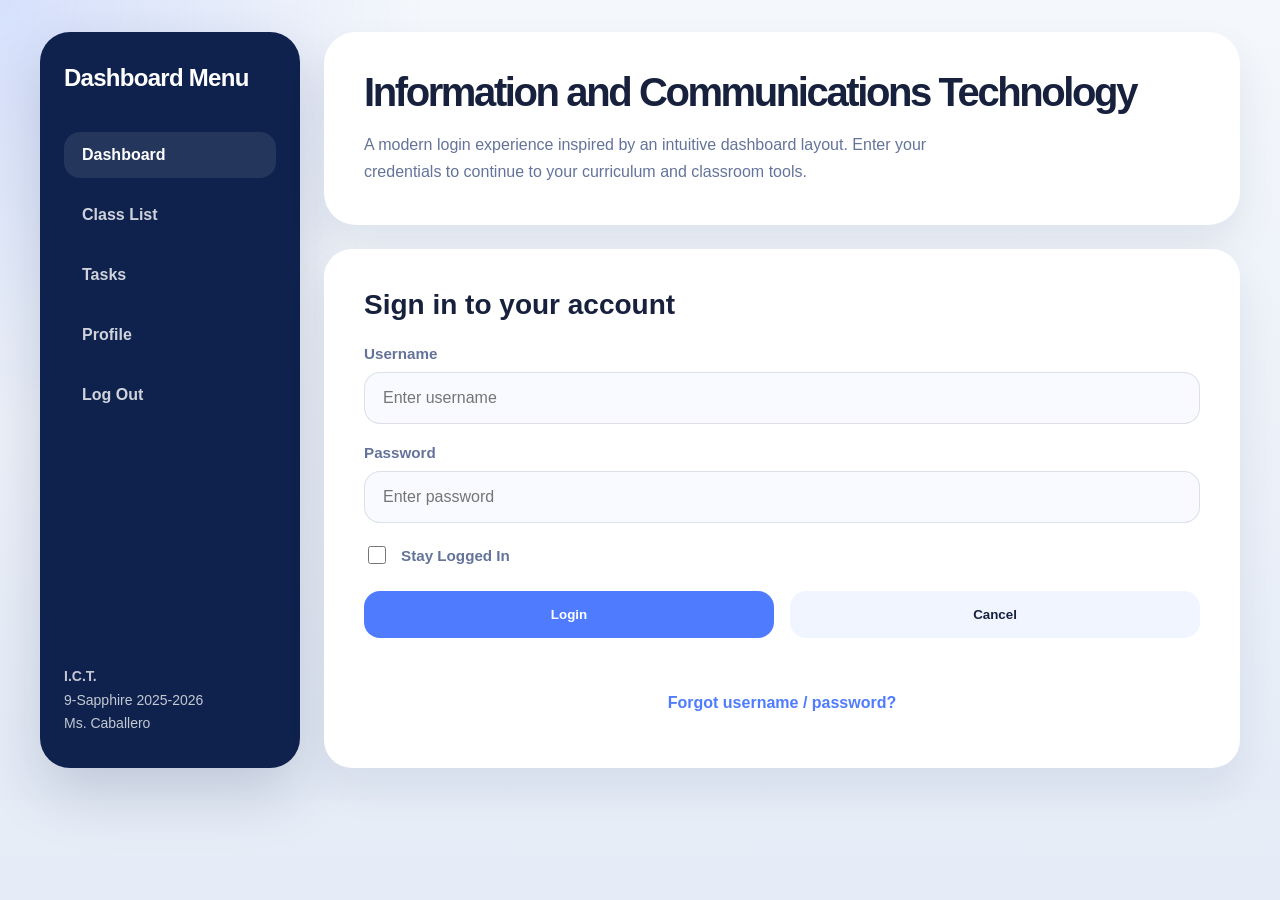
==== index.html @ 6d7e119d "Add files via upload" ====
<!DOCTYPE html>
<html lang="en">
<head>
    <meta charset="UTF-8">
    <meta name="viewport" content="width=device-width, initial-scale=1.0">
    <title>Practice Activity</title>

    <style>
        :root {
            --bg: #e8eff7;
            --panel: #0f224d;
            --accent: #4f7cff;
            --text: #17213d;
            --muted: #64739a;
            --card: #ffffff;
        }

        *, *::before, *::after {
            box-sizing: border-box;
        }

        html, body {
            margin: 0;
            padding: 0;
            min-height: 100%;
            font-family: 'Segoe UI', Tahoma, Geneva, Verdana, sans-serif;
            background: radial-gradient(circle at top left, rgba(79, 124, 255, 0.18), transparent 28%),
                        linear-gradient(180deg, #f4f7fb 0%, #e5ecf7 100%);
            color: var(--text);
        }

        body {
            display: flex;
            justify-content: center;
            align-items: center;
            padding: 32px;
        }

        .app {
            width: min(1200px, 100%);
            display: grid;
            grid-template-columns: 260px 1fr;
            gap: 24px;
        }

        .sidebar {
            background: var(--panel);
            color: #fff;
            border-radius: 30px;
            padding: 32px 24px;
            display: flex;
            flex-direction: column;
            justify-content: space-between;
            min-height: 560px;
            box-shadow: 0 24px 60px rgba(15, 34, 77, 0.18);
        }

        .sidebar .brand {
            font-size: 24px;
            font-weight: 800;
            margin-bottom: 40px;
            letter-spacing: -0.03em;
        }

        .menu {
            display: grid;
            gap: 14px;
        }

        .menu a {
            display: inline-flex;
            align-items: center;
            color: rgba(255, 255, 255, 0.8);
            text-decoration: none;
            padding: 14px 18px;
            border-radius: 16px;
            transition: background 0.25s ease, color 0.25s ease;
            font-weight: 600;
        }

        .menu a:hover,
        .menu a.active {
            background: rgba(255, 255, 255, 0.09);
            color: #fff;
        }

        .sidebar-footer {
            margin-top: 40px;
            font-size: 14px;
            color: rgba(255, 255, 255, 0.75);
            line-height: 1.7;
        }

        .content {
            display: flex;
            flex-direction: column;
            gap: 24px;
        }

        .hero {
            background: var(--card);
            border-radius: 32px;
            padding: 40px;
            box-shadow: 0 20px 40px rgba(15, 34, 77, 0.08);
        }

        .hero h1 {
            margin: 0;
            font-size: clamp(2.5rem, 3vw, 4rem);
            line-height: 1.02;
            letter-spacing: -0.06em;
        }

        .hero p {
            margin: 18px 0 0;
            color: var(--muted);
            font-size: 1rem;
            max-width: 620px;
            line-height: 1.7;
        }

        .form-card {
            background: var(--card);
            border-radius: 28px;
            padding: 40px;
            box-shadow: 0 20px 40px rgba(15, 34, 77, 0.08);
        }

        .form-card h2 {
            margin: 0 0 24px;
            font-size: 1.75rem;
            color: var(--text);
        }

        .field {
            display: flex;
            flex-direction: column;
            gap: 10px;
            margin-bottom: 20px;
        }

        .field label {
            font-size: 0.95rem;
            color: var(--muted);
            font-weight: 700;
        }

        input[type="text"],
        input[type="password"] {
            border: 1px solid rgba(15, 34, 77, 0.12);
            background: #f8faff;
            border-radius: 16px;
            padding: 16px 18px;
            width: 100%;
            font-size: 1rem;
            color: var(--text);
            transition: border 0.2s ease, box-shadow 0.2s ease;
        }

        input[type="text"]:focus,
        input[type="password"]:focus {
            outline: none;
            border-color: var(--accent);
            box-shadow: 0 0 0 4px rgba(79, 124, 255, 0.12);
        }

        .checkbox-row {
            display: flex;
            align-items: center;
            gap: 12px;
            margin-top: 8px;
        }

        .checkbox-row input {
            width: 18px;
            height: 18px;
            accent-color: var(--accent);
        }

        .checkbox-row label {
            font-size: 0.95rem;
            color: var(--muted);
            font-weight: 600;
        }

        .actions {
            display: flex;
            flex-wrap: wrap;
            gap: 16px;
            margin-top: 24px;
        }

        button[type="submit"],
        input[type="reset"] {
            flex: 1;
            min-width: 150px;
            padding: 16px 20px;
            border-radius: 16px;
            border: none;
            font-weight: 700;
            cursor: pointer;
            transition: transform 0.2s ease, background 0.2s ease;
        }

        button[type="submit"] {
            background: var(--accent);
            color: #fff;
        }

        button[type="submit"]:hover,
        input[type="reset"]:hover {
            transform: translateY(-1px);
        }

        input[type="reset"] {
            background: #f1f5ff;
            color: var(--text);
        }

        .notification {
            min-height: 24px;
            color: #d04545;
            font-size: 0.95rem;
            margin-top: 14px;
        }

        .forgot {
            text-align: center;
            margin-top: 18px;
        }

        .forgot a {
            color: var(--accent);
            text-decoration: none;
            font-weight: 700;
        }

        @media (max-width: 900px) {
            .app {
                grid-template-columns: 1fr;
            }

            .sidebar {
                min-height: auto;
            }
        }

        @media (max-width: 550px) {
            body {
                padding: 18px;
            }

            .hero,
            .form-card {
                padding: 28px 22px;
            }
        }
    </style>


</head>
<body>
    <div class="app">
        <aside class="sidebar">
            <div>
                <div class="brand">Dashboard Menu</div>
                <nav class="menu">
                    <a class="active" href="#">Dashboard</a>
                    <a href="#">Class List</a>
                    <a href="#">Tasks</a>
                    <a href="#">Profile</a>
                    <a href="#">Log Out</a>
                </nav>
            </div>
            <div class="sidebar-footer">
                <strong>I.C.T.</strong><br>
                9-Sapphire 2025-2026<br>
                Ms. Caballero
            </div>
        </aside>
        <section class="content">
            <div class="hero">
                <h1>Information and Communications Technology</h1>
                <p>A modern login experience inspired by an intuitive dashboard layout. Enter your credentials to continue to your curriculum and classroom tools.</p>
            </div>
            <div class="form-card">
                <h2>Sign in to your account</h2>
                <form onsubmit="authenticate(event)" id="loginForm">
                    <div class="field">
                        <label for="username">Username</label>
                        <input type="text" id="username" required placeholder="Enter username">
                    </div>
                    <div class="field">
                        <label for="password">Password</label>
                        <input type="password" id="password" required placeholder="Enter password">
                    </div>
                    <div class="checkbox-row">
                        <input type="checkbox" id="rememberMe">
                        <label for="rememberMe">Stay Logged In</label>
                    </div>
                    <div class="actions">
                        <button type="submit">Login</button>
                        <input type="reset" value="Cancel">
                    </div>
                    <div class="notification" id="InvalidAttempt"></div>
                    <p class="forgot"><a href="#">Forgot username / password?</a></p>
                </form>
            </div>
        </section>
    </div>

    <script>
        let attemptCount = 0;
        const maxAttempts = 3;

        function authenticate(event) {
            event.preventDefault();

            const username = document.getElementById('username').value;
            const password = document.getElementById('password').value;
            const message = document.getElementById("InvalidAttempt");
            const button = document.querySelector('#loginForm button[type="submit"]');

            if (button.disabled) return;

            if (username === 'janedoe' && password === '1234') {
                alert("Welcome " + username + "!");
                attemptCount = 0;
                message.textContent = "";
                window.location.href = 'dashboard.html';
                return;
            }

            attemptCount++;
            message.textContent = `Incorrect username and/or password. Attempt ${attemptCount} of ${maxAttempts}.`;

            if (attemptCount >= maxAttempts) {
                button.disabled = true;
                message.textContent = "Too many failed attempts. Try again in 3 seconds.";

                setTimeout(function () {
                    attemptCount = 0;
                    button.disabled = false;
                    message.textContent = "";
                }, 3000);
            }
        }
    </script>


</body>
</html>
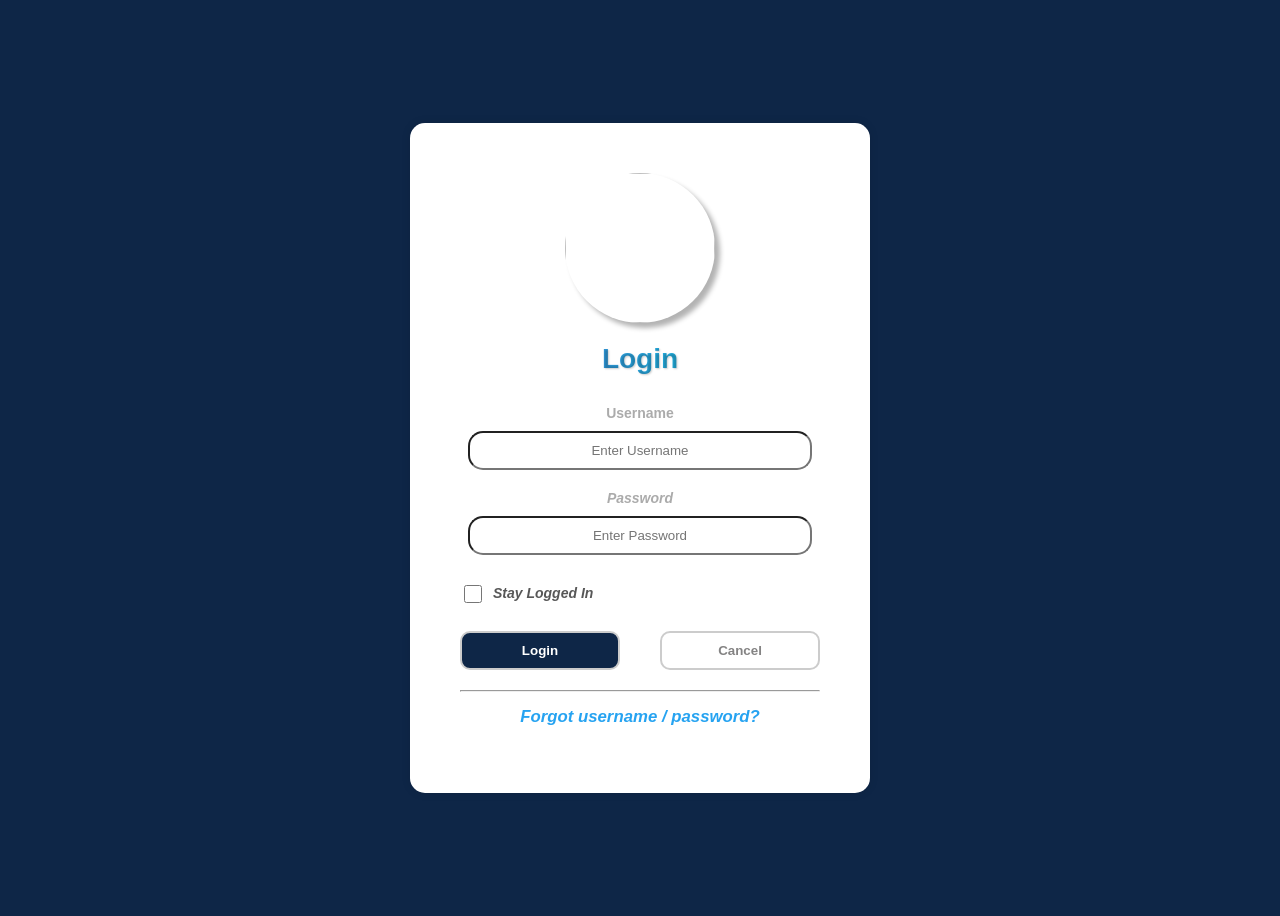
==== commit e1473b9c: "Refactor HTML structure and styling for login page" ====
--- a/index.html
+++ b/index.html
@@ -6,347 +6,197 @@
     <title>Practice Activity</title>
 
     <style>
-        :root {
-            --bg: #e8eff7;
-            --panel: #0f224d;
-            --accent: #4f7cff;
-            --text: #17213d;
-            --muted: #64739a;
-            --card: #ffffff;
-        }
-
-        *, *::before, *::after {
-            box-sizing: border-box;
-        }
-
-        html, body {
-            margin: 0;
-            padding: 0;
-            min-height: 100%;
-            font-family: 'Segoe UI', Tahoma, Geneva, Verdana, sans-serif;
-            background: radial-gradient(circle at top left, rgba(79, 124, 255, 0.18), transparent 28%),
-                        linear-gradient(180deg, #f4f7fb 0%, #e5ecf7 100%);
-            color: var(--text);
+
+        h1 {
+            text-shadow: 1px 1px 2px rgba(0, 0, 0, 0.2);
+            text-align: center;
+            color: #333;
+            font-family: 'Segoe UI', Tahoma, Geneva, Verdana, sans-serif;        
+            margin-bottom: 30px;
+        }
+
+        span {
+            display: block;
+            margin-bottom: 20px;
+             background: linear-gradient(to right, #4969cb, #09dbe7);
+            -webkit-background-clip: text;
+            -webkit-text-fill-color: transparent;
+
         }
 
         body {
+            font-family: Arial, sans-serif;
+            font-size: 14px;
+            background-color: #f0f0f0;
             display: flex;
             justify-content: center;
             align-items: center;
-            padding: 32px;
-        }
-
-        .app {
-            width: min(1200px, 100%);
-            display: grid;
-            grid-template-columns: 260px 1fr;
-            gap: 24px;
-        }
-
-        .sidebar {
-            background: var(--panel);
-            color: #fff;
-            border-radius: 30px;
-            padding: 32px 24px;
-            display: flex;
-            flex-direction: column;
-            justify-content: space-between;
-            min-height: 560px;
-            box-shadow: 0 24px 60px rgba(15, 34, 77, 0.18);
-        }
-
-        .sidebar .brand {
-            font-size: 24px;
-            font-weight: 800;
-            margin-bottom: 40px;
-            letter-spacing: -0.03em;
-        }
-
-        .menu {
-            display: grid;
-            gap: 14px;
-        }
-
-        .menu a {
+            height: 100vh;
+            background-color: #0e2647;
+
+        }
+
+        #rememberMe{
+            margin-top: 10px;
+            width: 18px;
+            height: 18px;
+            float: left;
+        }
+
+        .rounded {
+            border-radius: 50%;
+        }
+
+        .checkbox {
+            margin-top: 10px;
             display: inline-flex;
             align-items: center;
-            color: rgba(255, 255, 255, 0.8);
-            text-decoration: none;
-            padding: 14px 18px;
-            border-radius: 16px;
-            transition: background 0.25s ease, color 0.25s ease;
-            font-weight: 600;
-        }
-
-        .menu a:hover,
-        .menu a.active {
-            background: rgba(255, 255, 255, 0.09);
-            color: #fff;
-        }
-
-        .sidebar-footer {
-            margin-top: 40px;
+            margin-left: 8px;
+            color: rgba(0, 0, 0, 0.659);
+            margin-bottom: 20px;
             font-size: 14px;
-            color: rgba(255, 255, 255, 0.75);
-            line-height: 1.7;
-        }
-
-        .content {
+            font-weight: bold;
+        }
+
+        .chicken {
+            display: block;
+            margin-bottom: 10px;
+            font-weight: bold;
+            text-align: center;
+            color: rgba(128, 128, 128, 0.659);
+            font-size: 14px;
+        }
+        input[type="text"], input[type="password"] {
+            border-radius: 15px;
+            width: 100%;
+            max-width: 320px;
+            padding: 10px;
+            margin: 0 auto 20px;
+            display: block;
+        }
+
+
+        
+        hr{
+            margin-top: 20px;
+        }
+
+        .button-row {
             display: flex;
-            flex-direction: column;
-            gap: 24px;
-        }
-
-        .hero {
-            background: var(--card);
-            border-radius: 32px;
-            padding: 40px;
-            box-shadow: 0 20px 40px rgba(15, 34, 77, 0.08);
-        }
-
-        .hero h1 {
-            margin: 0;
-            font-size: clamp(2.5rem, 3vw, 4rem);
-            line-height: 1.02;
-            letter-spacing: -0.06em;
-        }
-
-        .hero p {
-            margin: 18px 0 0;
-            color: var(--muted);
-            font-size: 1rem;
-            max-width: 620px;
-            line-height: 1.7;
-        }
-
-        .form-card {
-            background: var(--card);
-            border-radius: 28px;
-            padding: 40px;
-            box-shadow: 0 20px 40px rgba(15, 34, 77, 0.08);
-        }
-
-        .form-card h2 {
-            margin: 0 0 24px;
-            font-size: 1.75rem;
-            color: var(--text);
-        }
-
-        .field {
-            display: flex;
-            flex-direction: column;
-            gap: 10px;
-            margin-bottom: 20px;
-        }
-
-        .field label {
-            font-size: 0.95rem;
-            color: var(--muted);
-            font-weight: 700;
-        }
-
-        input[type="text"],
-        input[type="password"] {
-            border: 1px solid rgba(15, 34, 77, 0.12);
-            background: #f8faff;
-            border-radius: 16px;
-            padding: 16px 18px;
-            width: 100%;
-            font-size: 1rem;
-            color: var(--text);
-            transition: border 0.2s ease, box-shadow 0.2s ease;
-        }
-
-        input[type="text"]:focus,
-        input[type="password"]:focus {
-            outline: none;
-            border-color: var(--accent);
-            box-shadow: 0 0 0 4px rgba(79, 124, 255, 0.12);
-        }
-
-        .checkbox-row {
-            display: flex;
-            align-items: center;
-            gap: 12px;
-            margin-top: 8px;
-        }
-
-        .checkbox-row input {
-            width: 18px;
-            height: 18px;
-            accent-color: var(--accent);
-        }
-
-        .checkbox-row label {
-            font-size: 0.95rem;
-            color: var(--muted);
-            font-weight: 600;
-        }
-
-        .actions {
-            display: flex;
-            flex-wrap: wrap;
-            gap: 16px;
-            margin-top: 24px;
-        }
-
+            gap: 40px;
+            margin-bottom: 10px;
+        }
         button[type="submit"],
         input[type="reset"] {
+            font-weight: bold;
+            margin-top: 10px;
             flex: 1;
-            min-width: 150px;
-            padding: 16px 20px;
-            border-radius: 16px;
-            border: none;
-            font-weight: 700;
+            padding: 10px;
+            border: 2px solid #ccc;
+            border-radius: 10px;
             cursor: pointer;
-            transition: transform 0.2s ease, background 0.2s ease;
-        }
-
+        }
         button[type="submit"] {
-            background: var(--accent);
-            color: #fff;
-        }
-
-        button[type="submit"]:hover,
-        input[type="reset"]:hover {
-            transform: translateY(-1px);
-        }
-
+            background-color: #0e2647;
+            color: white;
+        }
         input[type="reset"] {
-            background: #f1f5ff;
-            color: var(--text);
-        }
-
-        .notification {
-            min-height: 24px;
-            color: #d04545;
-            font-size: 0.95rem;
-            margin-top: 14px;
-        }
-
+            background-color: #fff;
+            color: #848383;
+        }
         .forgot {
             text-align: center;
-            margin-top: 18px;
+            margin-top: 10px;
+            font-size: larger;
+            font-weight: bold;
+            margin-top: 15px;
         }
 
         .forgot a {
-            color: var(--accent);
             text-decoration: none;
-            font-weight: 700;
-        }
-
-        @media (max-width: 900px) {
-            .app {
-                grid-template-columns: 1fr;
-            }
-
-            .sidebar {
-                min-height: auto;
-            }
-        }
-
-        @media (max-width: 550px) {
-            body {
-                padding: 18px;
-            }
-
-            .hero,
-            .form-card {
-                padding: 28px 22px;
-            }
-        }
+            color: #26a3f1;
+        }
+
+        form {
+            background-color: white;
+            padding: 50px;
+            width: 360px;
+            margin: auto;
+            border-radius: 15px;
+            box-shadow: 0 0 10px rgba(0, 0, 0, 0.1);
+        }
+
     </style>
 
 
 </head>
 <body>
-    <div class="app">
-        <aside class="sidebar">
-            <div>
-                <div class="brand">Dashboard Menu</div>
-                <nav class="menu">
-                    <a class="active" href="#">Dashboard</a>
-                    <a href="#">Class List</a>
-                    <a href="#">Tasks</a>
-                    <a href="#">Profile</a>
-                    <a href="#">Log Out</a>
-                </nav>
-            </div>
-            <div class="sidebar-footer">
-                <strong>I.C.T.</strong><br>
-                9-Sapphire 2025-2026<br>
-                Ms. Caballero
-            </div>
-        </aside>
-        <section class="content">
-            <div class="hero">
-                <h1>Information and Communications Technology</h1>
-                <p>A modern login experience inspired by an intuitive dashboard layout. Enter your credentials to continue to your curriculum and classroom tools.</p>
-            </div>
-            <div class="form-card">
-                <h2>Sign in to your account</h2>
-                <form onsubmit="authenticate(event)" id="loginForm">
-                    <div class="field">
-                        <label for="username">Username</label>
-                        <input type="text" id="username" required placeholder="Enter username">
-                    </div>
-                    <div class="field">
-                        <label for="password">Password</label>
-                        <input type="password" id="password" required placeholder="Enter password">
-                    </div>
-                    <div class="checkbox-row">
-                        <input type="checkbox" id="rememberMe">
-                        <label for="rememberMe">Stay Logged In</label>
-                    </div>
-                    <div class="actions">
-                        <button type="submit">Login</button>
-                        <input type="reset" value="Cancel">
-                    </div>
-                    <div class="notification" id="InvalidAttempt"></div>
-                    <p class="forgot"><a href="#">Forgot username / password?</a></p>
-                </form>
-            </div>
-        </section>
-    </div>
+    
+
+
+    
+    <form onsubmit="authenticate(event)" id="loginForm">
+        <img src="240_F_1114151666_hVky5499PWOaeqzgwKduGk7UCnQeDAjo.jpg" class="rounded" style="width: 150px; height: 150px; display: block; margin: 0 auto 20px; box-shadow: 5px 5px 5px rgba(0, 0, 0, 0.3);">
+        <span>
+            <h1>Login</h1>
+        </span>
+        <label class="chicken"> Username </label>
+        <i><input type="text" id="username" required placeholder="Enter Username" style="text-align: center;">
+        
+        <label class="chicken"> Password </label>
+        <input type="password" id="password" required placeholder="Enter Password" style="text-align: center;">
+        <div>
+            <input type="checkbox" id="rememberMe">
+            <label for="rememberMe" class="checkbox">Stay Logged In</label>
+        </div>
+        <div class="button-row">
+            <button type="submit">Login</button>
+            <input type="reset" value="Cancel">
+        </div>
+        <hr>
+        <div id="InvalidAttempt"></div>
+        <p class="forgot"><a href="#">Forgot username / password?</a></p>
+    </form>
 
     <script>
         let attemptCount = 0;
-        const maxAttempts = 3;
-
-        function authenticate(event) {
-            event.preventDefault();
-
-            const username = document.getElementById('username').value;
-            const password = document.getElementById('password').value;
-            const message = document.getElementById("InvalidAttempt");
-            const button = document.querySelector('#loginForm button[type="submit"]');
-
-            if (button.disabled) return;
-
-            if (username === 'janedoe' && password === '1234') {
-                alert("Welcome " + username + "!");
+    const maxAttempts = 3;
+
+    function authenticate(event) {
+        event.preventDefault();
+
+        const username = document.getElementById('username').value;
+        const password = document.getElementById('password').value;
+        const message = document.getElementById("InvalidAttempt");
+        const button = document.querySelector('#loginForm button[type="submit"]');
+
+        
+        if (button.disabled) return;
+
+        if (username === 'janedoe' && password === '1234') {
+            alert("Welcome " + username + "!");
+            attemptCount = 0;
+            message.innerHTML = "";
+            window.location.href = 'notebooks.html';
+            return;
+        }
+
+        attemptCount++;
+        message.innerHTML = `Incorrect username and/or password. Attempt ${attemptCount} of ${maxAttempts}.`;
+
+        if (attemptCount >= maxAttempts) {
+            button.disabled = true;
+            message.innerHTML = "Too many failed attempts. Try again in 3 seconds.";
+
+            setTimeout(function () {
                 attemptCount = 0;
-                message.textContent = "";
-                window.location.href = 'dashboard.html';
-                return;
-            }
-
-            attemptCount++;
-            message.textContent = `Incorrect username and/or password. Attempt ${attemptCount} of ${maxAttempts}.`;
-
-            if (attemptCount >= maxAttempts) {
-                button.disabled = true;
-                message.textContent = "Too many failed attempts. Try again in 3 seconds.";
-
-                setTimeout(function () {
-                    attemptCount = 0;
-                    button.disabled = false;
-                    message.textContent = "";
-                }, 3000);
-            }
-        }
+                button.disabled = false;
+                message.innerHTML = "";
+            }, 3000);
+        }
+    }
     </script>
 
 
 </body>
-</html>+</html>
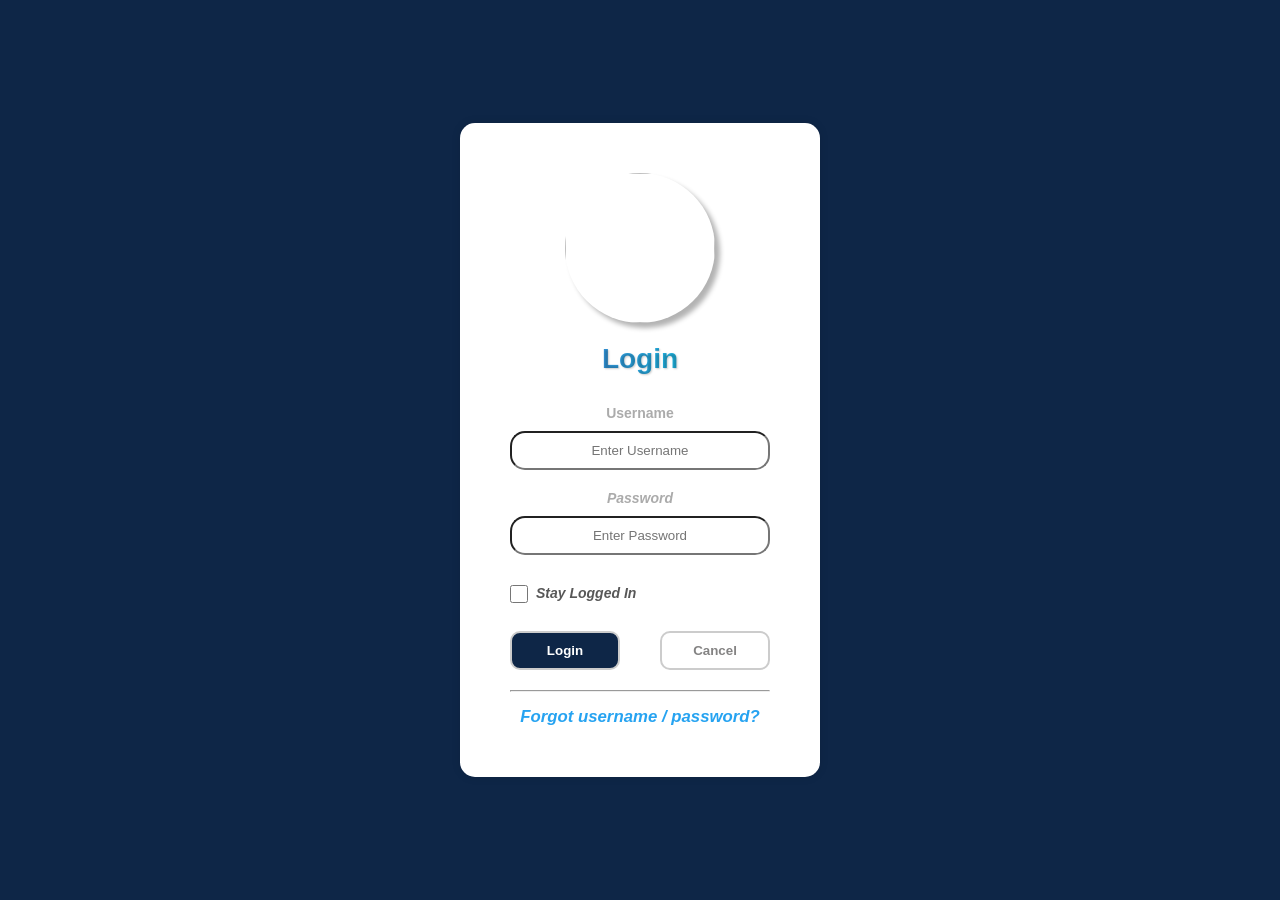
==== commit d53f6b03: "Fix HTML encoding and add CSS link" ====
--- a/index.html
+++ b/index.html
@@ -4,7 +4,7 @@
     <meta charset="UTF-8">
     <meta name="viewport" content="width=device-width, initial-scale=1.0">
     <title>Practice Activity</title>
-
+    <link rel="stylesheet" href="style.css">
     <style>
 
         h1 {
--- a/style.css
+++ b/style.css
@@ -0,0 +1,87 @@
+*{
+    margin: 0;
+    padding: 0;
+    box-sizing: border-box;
+    font-family: Arial, sans-serif;
+}
+
+body{
+    display: flex;
+    background: #f2f2f2;
+}
+
+
+.sidebar{
+    width: 220px;
+    height: 100vh;
+    background: #1f242b;
+    padding: 30px 20px;
+    color: white;
+}
+
+.sidebar h2{
+    margin-bottom: 30px;
+    background: #2d333b;
+    padding: 10px;
+    border-radius: 8px;
+    text-align: center;
+}
+
+.sidebar ul{
+    list-style: none;
+}
+
+.sidebar ul li{
+    margin: 20px 0;
+}
+
+.sidebar ul li a{
+    text-decoration: none;
+    color: white;
+    transition: 0.3s;
+}
+
+.sidebar ul li a:hover{
+    color: #a43dbe;
+}
+
+
+
+.main-content{
+    flex: 1;
+    padding: 40px;
+}
+
+.main-content h1{
+    color: #8546a4;
+    font-size: 30px;
+}
+
+.main-content h2{
+    margin-top: 5px;
+    margin-bottom: 20px;
+    color: #333;
+}
+
+.content-box{
+    background: white;
+    width: 500px;
+    padding: 25px;
+    border-radius: 10px;
+    box-shadow: 0px 0px 10px rgba(0,0,0,0.1);
+}
+
+.content-box h3{
+    color: #833caf;
+    margin-top: 15px;
+    margin-bottom: 10px;
+}
+
+.content-box ul{
+    margin-left: 20px;
+    margin-bottom: 15px;
+}
+
+.content-box li{
+    margin: 5px 0;
+}
